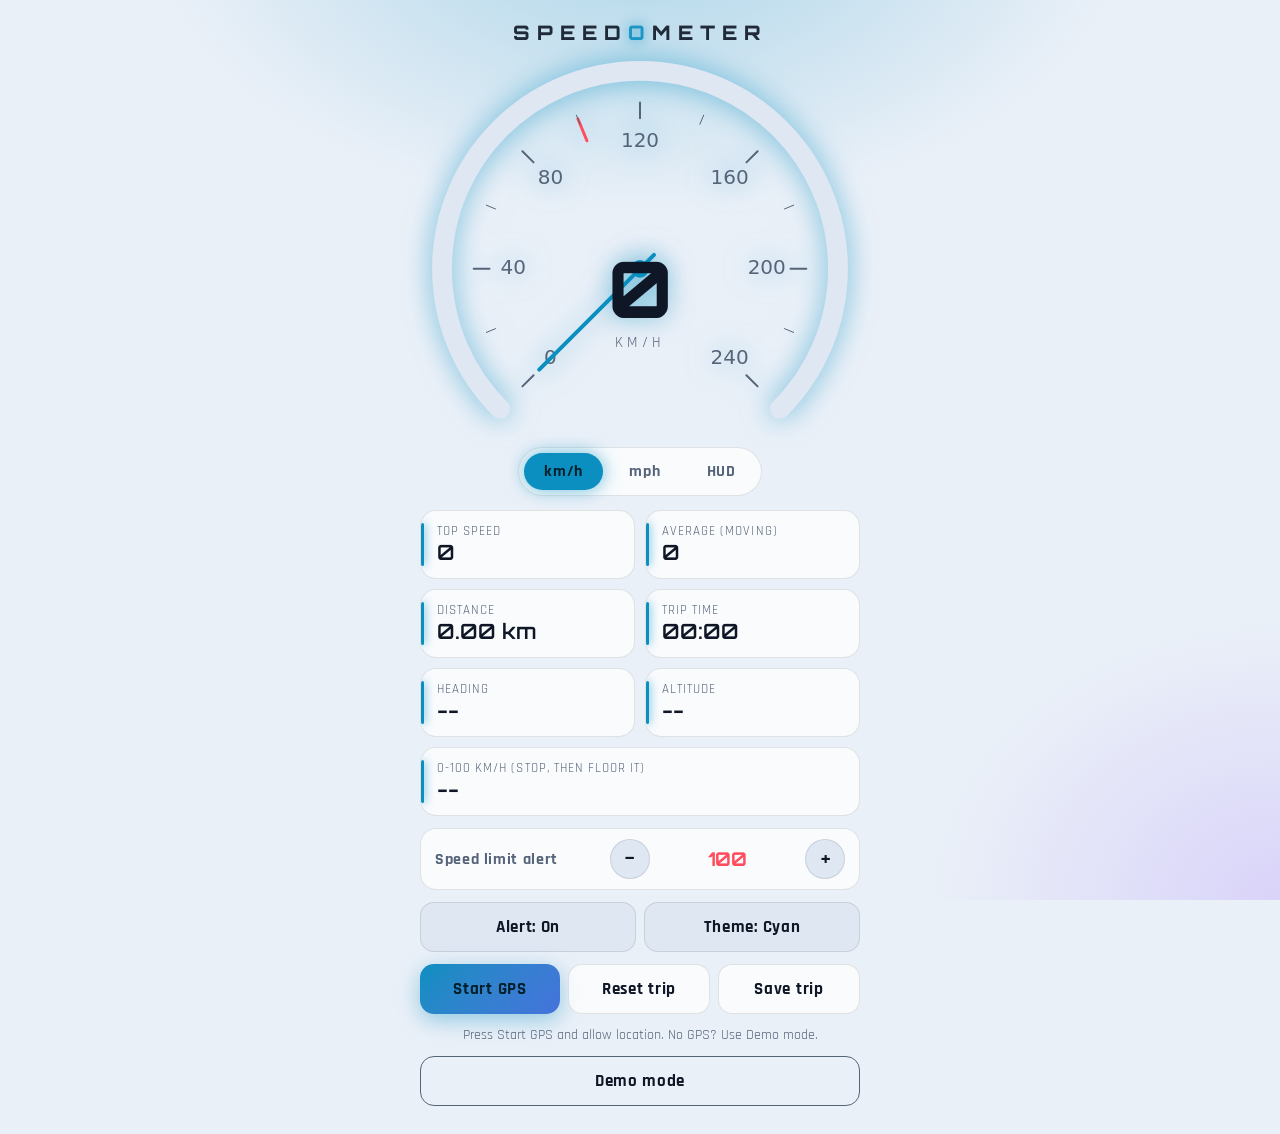
==== index-2.html @ c3ac5229 "Add files via upload" ====
<!DOCTYPE html>
<html lang="en"><head><meta charset="utf-8">
<meta name="viewport" content="width=device-width, initial-scale=1, viewport-fit=cover">
<title>Speedometer</title>
<link rel="preconnect" href="https://fonts.googleapis.com"><link rel="preconnect" href="https://fonts.gstatic.com" crossorigin><link href="https://fonts.googleapis.com/css2?family=Orbitron:wght@600;800&family=Rajdhani:wght@500;700&display=swap" rel="stylesheet">
<link rel="stylesheet" href="style.css"></head><body><main>
<h1 class="brand">SPEED<span>O</span>METER</h1>
<div id="gaugeWrap"><canvas id="cv"></canvas><div id="digital"><div id="val">0</div><div id="unit">km/h</div></div></div>
<div class="tabs"><button id="ukm" class="on">km/h</button><button id="umi">mph</button><button id="hudb">HUD</button></div>
<div class="grid">
<div><small>Top speed</small><b id="mx">0</b></div>
<div><small>Average (moving)</small><b id="av">0</b></div>
<div><small>Distance</small><b id="di">0.00</b></div>
<div><small>Trip time</small><b id="tt">00:00</b></div>
<div><small>Heading</small><b id="hd">--</b></div>
<div><small>Altitude</small><b id="al">--</b></div>
<div style="grid-column:span 2"><small id="azl">0-100 km/h (stop, then floor it)</small><b id="az">--</b></div></div>
<div class="ctl"><span>Speed limit alert</span><button id="lm">−</button><b id="lv">100</b><button id="lp">+</button></div>
<div class="row2"><button id="snd" style="background:var(--card);color:var(--ink)">Alert: On</button><button id="thm" style="background:var(--card);color:var(--ink)">Theme: Cyan</button></div>
<div class="row2"><button id="go">Start GPS</button><button id="rs">Reset trip</button><button id="sv">Save trip</button></div>
<div id="st">Press Start GPS and allow location. No GPS? Use Demo mode.</div>
<div class="row2"><button id="demo" style="background:transparent;border:1px solid var(--dim);color:var(--ink)">Demo mode</button></div>
<div id="hist"></div>
</main>
<script src="script.js"></script></body></html>
---- style.css ----
/* ===== Speedometer styles ===== */
:root{--bg:#070b14;--card:#141b2b;--ink:#eef3fb;--dim:#8a97ae;--acc:#25d0ff;--bad:#ff4d5e;--line:rgba(255,255,255,.09);--glass:rgba(255,255,255,.05);
box-sizing:border-box;padding-top:env(safe-area-inset-top,0px);padding-bottom:env(safe-area-inset-bottom,0px)}
@media (prefers-color-scheme:light){:root:not([data-theme="dark"]){--bg:#eaf0f8;--card:#dfe7f3;--ink:#0f1726;--dim:#56647a;--acc:#0a8fc0;--line:rgba(0,0,0,.1);--glass:rgba(255,255,255,.7)}}
*{box-sizing:border-box}
html{scroll-padding-top:env(safe-area-inset-top,0px)}
body{margin:0;min-height:100vh;display:flex;flex-direction:column;align-items:center;padding:16px 14px 28px;color:var(--ink);font-family:"Rajdhani","Trebuchet MS",system-ui,sans-serif;font-size:16px;
background:radial-gradient(700px 420px at 50% -80px,color-mix(in srgb,var(--acc) 28%,transparent),transparent 70%),radial-gradient(500px 400px at 100% 100%,rgba(140,80,255,.18),transparent 70%),var(--bg);background-attachment:fixed}
main{width:100%;max-width:440px}
.brand{margin:4px 0 0;text-align:center;font-family:"Orbitron","Trebuchet MS",sans-serif;font-weight:800;font-size:20px;letter-spacing:.35em;color:var(--ink);opacity:.9}
.brand span{color:var(--acc);text-shadow:0 0 14px var(--acc)}
#gaugeWrap{position:relative;width:100%;aspect-ratio:1/.9;margin-top:6px}
canvas{width:100%;height:100%;display:block;filter:drop-shadow(0 0 14px color-mix(in srgb,var(--acc) 55%,transparent))}
#digital{position:absolute;left:0;right:0;top:50%;text-align:center}
#val{font-family:"Orbitron","Trebuchet MS",sans-serif;font-size:clamp(50px,16vw,78px);font-weight:800;line-height:1;font-variant-numeric:tabular-nums;text-shadow:0 0 24px color-mix(in srgb,var(--acc) 50%,transparent);transition:color .2s}
#unit{margin-top:6px;color:var(--dim);font-size:15px;letter-spacing:.3em;text-transform:uppercase}
/* buttons */
button{font-family:inherit;cursor:pointer;transition:transform .12s,box-shadow .2s,background .2s,filter .2s}
button:active{transform:scale(.95)}
.tabs{display:flex;gap:6px;justify-content:center;margin:0 auto 14px;width:fit-content;padding:5px;background:var(--glass);border:1px solid var(--line);border-radius:999px;backdrop-filter:blur(8px)}
.tabs button{border:0;background:transparent;color:var(--dim);border-radius:999px;padding:8px 20px;font-size:16px;font-weight:700;letter-spacing:.05em}
.tabs button.on{background:var(--acc);color:#04202b;box-shadow:0 0 18px color-mix(in srgb,var(--acc) 60%,transparent)}
/* stat cards */
.grid{display:grid;grid-template-columns:1fr 1fr;gap:10px}
.grid>div{position:relative;overflow:hidden;background:var(--glass);border:1px solid var(--line);border-radius:16px;padding:12px 14px 12px 16px;backdrop-filter:blur(8px)}
.grid>div:before{content:"";position:absolute;left:0;top:12px;bottom:12px;width:3px;border-radius:3px;background:var(--acc);box-shadow:0 0 10px var(--acc)}
.grid small{display:block;color:var(--dim);font-size:13px;letter-spacing:.08em;text-transform:uppercase}
.grid b{font-family:"Orbitron","Trebuchet MS",sans-serif;font-size:21px;font-weight:600;font-variant-numeric:tabular-nums}
/* limit control */
.ctl{display:flex;gap:10px;margin-top:12px;align-items:center;justify-content:space-between;background:var(--glass);border:1px solid var(--line);border-radius:16px;padding:10px 14px;backdrop-filter:blur(8px)}
.ctl span{font-size:16px;font-weight:700;color:var(--dim);letter-spacing:.04em}
.ctl b{font-family:"Orbitron","Trebuchet MS",sans-serif;font-size:19px;min-width:52px;text-align:center;color:var(--bad)}
.ctl button{width:40px;height:40px;border-radius:50%;border:1px solid var(--line);background:var(--card);color:var(--ink);font-size:20px;font-weight:700;padding:0}
.ctl button:hover{box-shadow:0 0 12px var(--acc)}
/* action buttons */
.row2{display:flex;gap:8px;margin-top:12px}
.row2 button{flex:1;border:1px solid var(--line);border-radius:14px;padding:13px 8px;font-size:17px;font-weight:700;letter-spacing:.04em;color:var(--ink);background:var(--glass)}
.row2 button:hover{filter:brightness(1.2)}
#go{border:0;color:#04202b;background:linear-gradient(135deg,var(--acc),color-mix(in srgb,var(--acc) 55%,#8c50ff));box-shadow:0 6px 22px color-mix(in srgb,var(--acc) 40%,transparent)}
#st{text-align:center;color:var(--dim);font-size:14px;margin-top:12px;min-height:18px}
#hist .grid{margin-top:12px}
/* HUD (windshield) mode */
body.hud{background:#000;justify-content:center}
body.hud .brand,body.hud canvas,body.hud .tabs,body.hud .grid,body.hud .ctl,body.hud .row2,body.hud #st,body.hud #hist{display:none}
body.hud main{transform:scaleX(-1)}
body.hud #gaugeWrap{aspect-ratio:auto;height:70vh}
body.hud #digital{top:50%;transform:translateY(-50%)}
body.hud #val{font-size:min(50vw,44vh);color:#27ff7d!important;text-shadow:0 0 40px #27ff7d}
body.hud #unit{color:#27ff7d;font-size:24px}
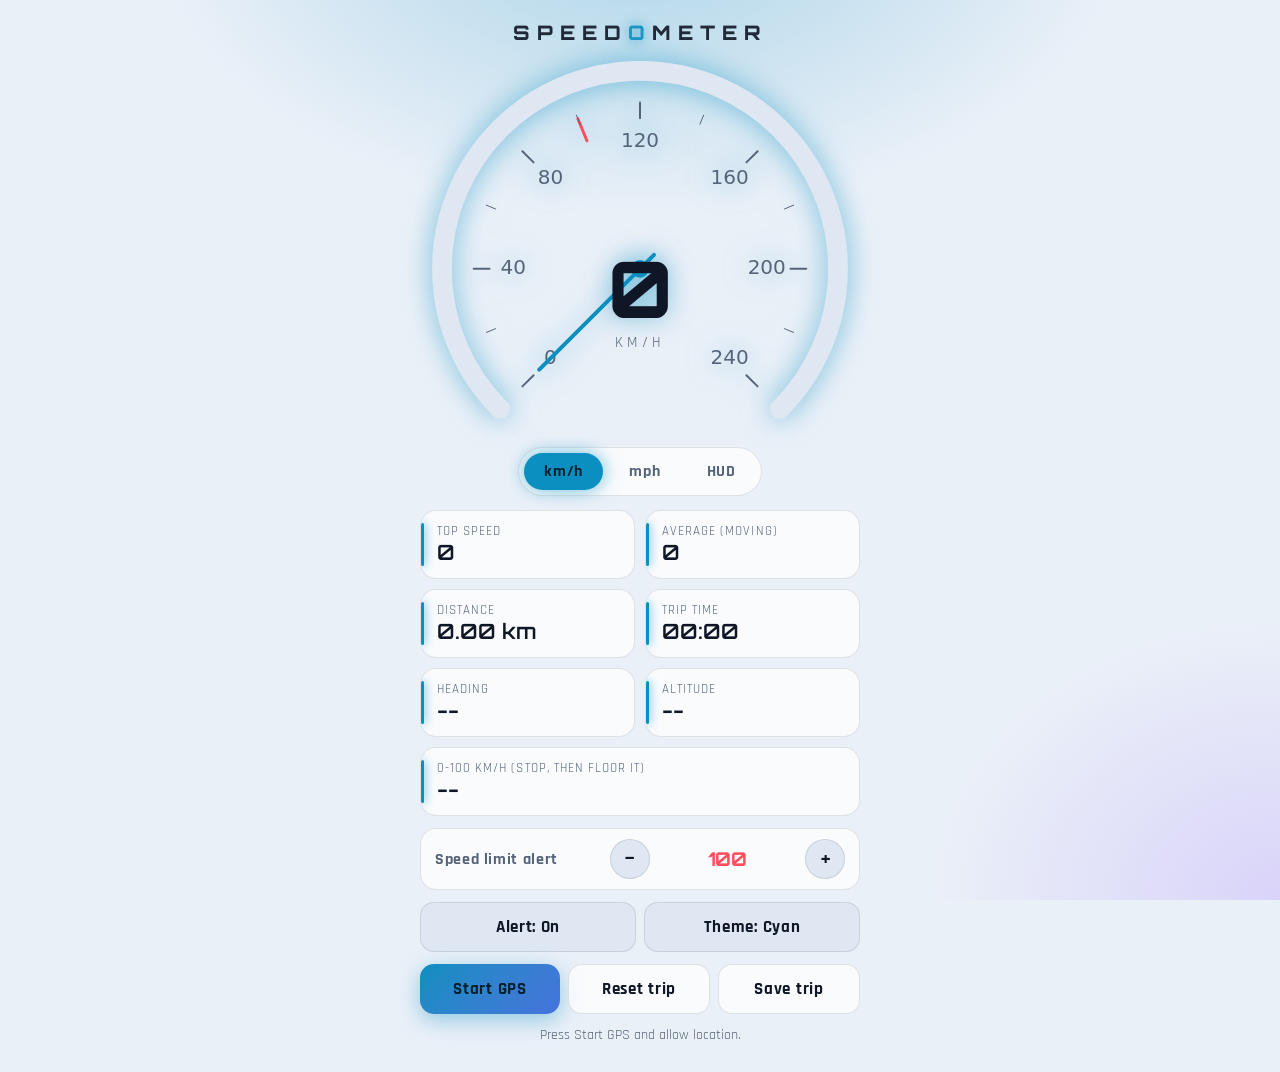
==== commit 2a01040d: "Update index-2.html" ====
--- a/index-2.html
+++ b/index-2.html
@@ -18,8 +18,7 @@
 <div class="ctl"><span>Speed limit alert</span><button id="lm">−</button><b id="lv">100</b><button id="lp">+</button></div>
 <div class="row2"><button id="snd" style="background:var(--card);color:var(--ink)">Alert: On</button><button id="thm" style="background:var(--card);color:var(--ink)">Theme: Cyan</button></div>
 <div class="row2"><button id="go">Start GPS</button><button id="rs">Reset trip</button><button id="sv">Save trip</button></div>
-<div id="st">Press Start GPS and allow location. No GPS? Use Demo mode.</div>
-<div class="row2"><button id="demo" style="background:transparent;border:1px solid var(--dim);color:var(--ink)">Demo mode</button></div>
+<div id="st">Press Start GPS and allow location.</div>
 <div id="hist"></div>
 </main>
 <script src="script.js"></script></body></html>
